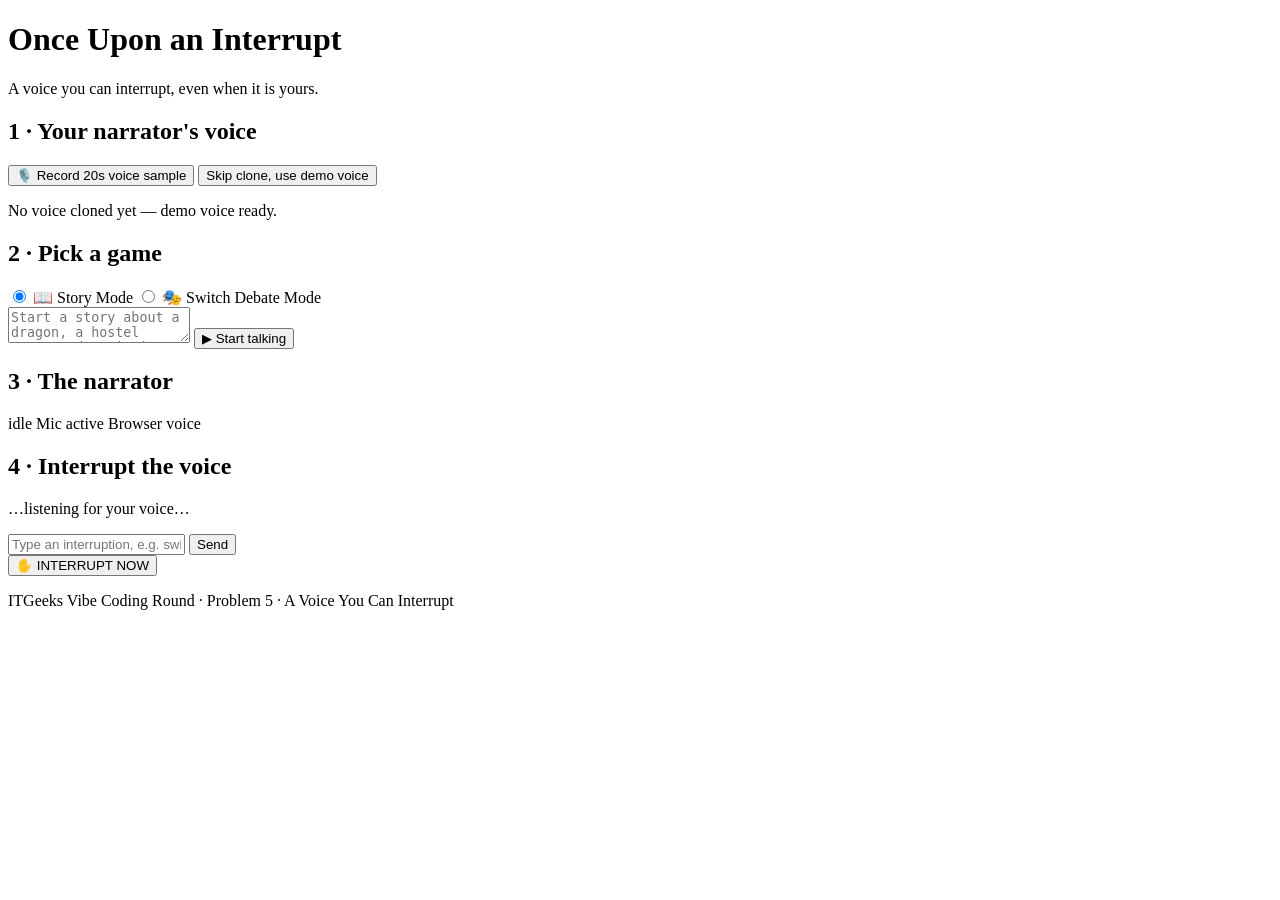
==== public/index.html @ 24418c1c "Once Upon an Interrupt — interruptible AI voice storyteller (Problem 5) FastAPI backend + vanilla-JS" ====
<!DOCTYPE html>
<html lang="en">
<head>
  <meta charset="UTF-8" />
  <meta name="viewport" content="width=device-width, initial-scale=1.0" />
  <title>Once Upon an Interrupt</title>
  <link rel="stylesheet" href="/static/styles.css" />
</head>
<body>
  <header>
    <h1>Once Upon an Interrupt</h1>
    <p class="subtitle">A voice you can interrupt, even when it is yours.</p>
  </header>

  <main>
    <!-- 1 · Setup / voice clone -->
    <section class="card" id="setup-card">
      <h2>1 · Your narrator's voice</h2>
      <div class="row">
        <button id="record-btn" class="btn">🎙️ Record 20s voice sample</button>
        <button id="skip-clone-btn" class="btn ghost">Skip clone, use demo voice</button>
      </div>
      <p id="clone-status" class="status-line">No voice cloned yet — demo voice ready.</p>
    </section>

    <!-- 2 · Mode -->
    <section class="card" id="mode-card">
      <h2>2 · Pick a game</h2>
      <div class="row modes">
        <label class="mode-option">
          <input type="radio" name="mode" value="story" checked />
          <span>📖 Story Mode</span>
        </label>
        <label class="mode-option">
          <input type="radio" name="mode" value="debate" />
          <span>🎭 Switch Debate Mode</span>
        </label>
      </div>
      <textarea id="prompt-input" rows="2"
        placeholder="Start a story about a dragon, a hostel room, and a missing assignment..."></textarea>
      <button id="start-btn" class="btn primary">▶ Start talking</button>
    </section>

    <!-- 3 · Live narrator -->
    <section class="card" id="narrator-card">
      <h2>3 · The narrator</h2>
      <div class="badges">
        <span class="badge" id="status-badge">idle</span>
        <span class="badge hidden" id="mic-badge">Mic active</span>
        <span class="badge hidden" id="voice-badge">Browser voice</span>
      </div>
      <div id="transcript" class="transcript" aria-live="polite"></div>
      <p id="interrupt-point" class="status-line hidden"></p>
    </section>

    <!-- 4 · Interrupt controls -->
    <section class="card" id="interrupt-card">
      <h2>4 · Interrupt the voice</h2>
      <p id="interim" class="interim">…listening for your voice…</p>
      <div class="row">
        <input type="text" id="text-input"
          placeholder="Type an interruption, e.g. switch, make it horror, add a dinosaur..." />
        <button id="send-btn" class="btn">Send</button>
      </div>
      <button id="interrupt-btn" class="btn danger big">✋ INTERRUPT NOW</button>
    </section>
  </main>

  <footer>
    <p>ITGeeks Vibe Coding Round · Problem 5 · A Voice You Can Interrupt</p>
  </footer>

  <script src="/static/app.js"></script>
</body>
</html>
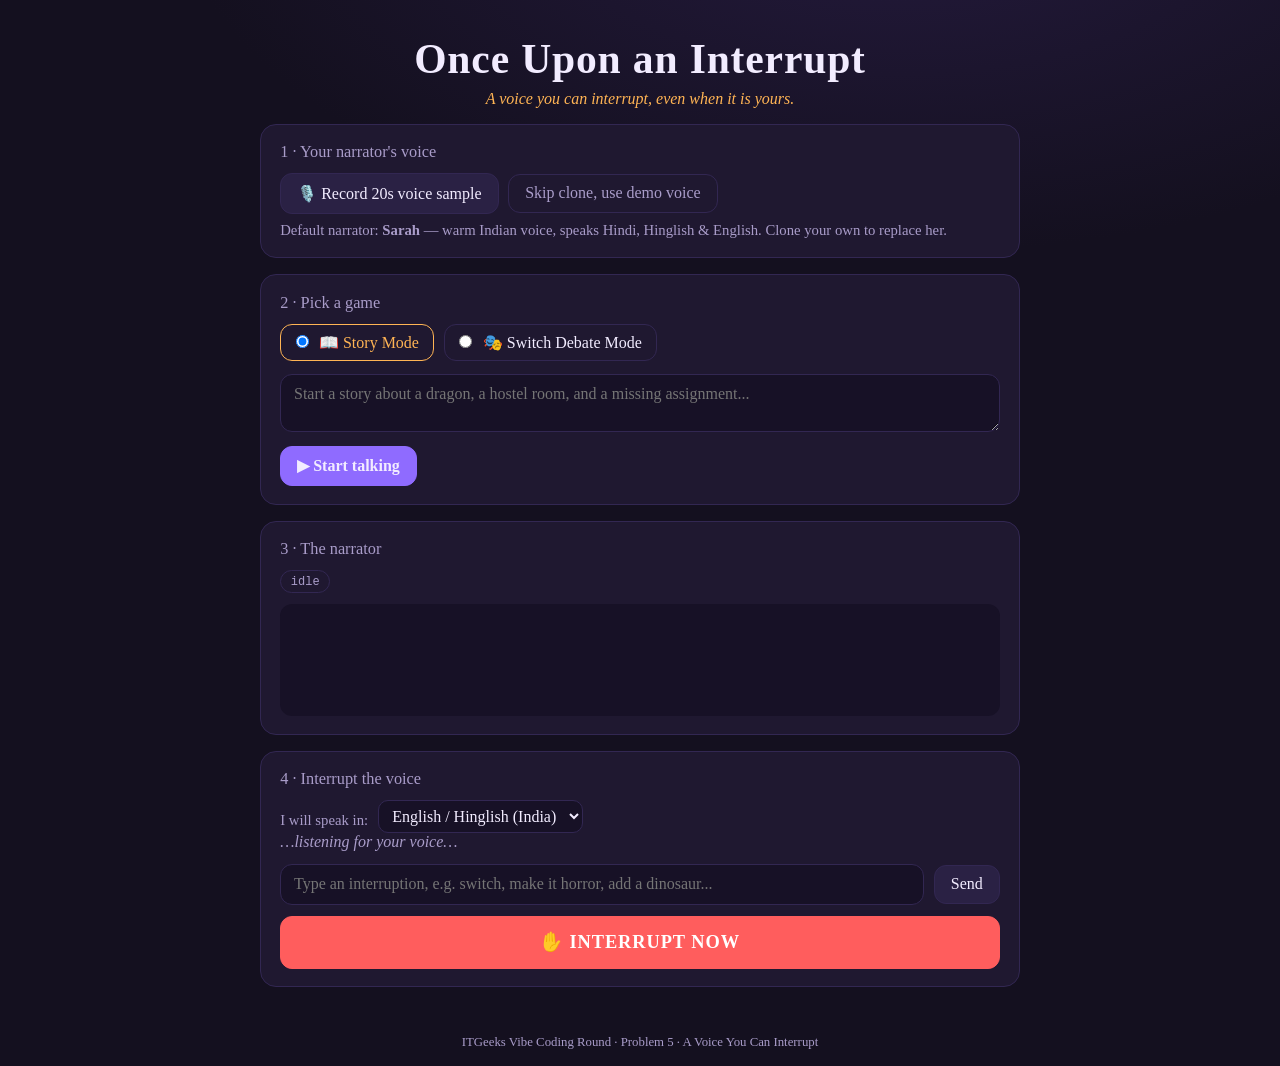
==== commit 6a18b0ad: "feat: Sarah — default Indian female narrator (Hindi/Hinglish/English) Fish default voice = marketpla" ====
--- a/public/index.html
+++ b/public/index.html
@@ -4,7 +4,7 @@
   <meta charset="UTF-8" />
   <meta name="viewport" content="width=device-width, initial-scale=1.0" />
   <title>Once Upon an Interrupt</title>
-  <link rel="stylesheet" href="/static/styles.css" />
+  <link rel="stylesheet" href="styles.css" />
 </head>
 <body>
   <header>
@@ -20,7 +20,7 @@
         <button id="record-btn" class="btn">🎙️ Record 20s voice sample</button>
         <button id="skip-clone-btn" class="btn ghost">Skip clone, use demo voice</button>
       </div>
-      <p id="clone-status" class="status-line">No voice cloned yet — demo voice ready.</p>
+      <p id="clone-status" class="status-line">Default narrator: <strong>Sarah</strong> — warm Indian voice, speaks Hindi, Hinglish &amp; English. Clone your own to replace her.</p>
     </section>
 
     <!-- 2 · Mode -->
@@ -56,6 +56,13 @@
     <!-- 4 · Interrupt controls -->
     <section class="card" id="interrupt-card">
       <h2>4 · Interrupt the voice</h2>
+      <div class="row">
+        <label class="status-line" for="lang-select">I will speak in:</label>
+        <select id="lang-select">
+          <option value="en-IN" selected>English / Hinglish (India)</option>
+          <option value="hi-IN">हिन्दी</option>
+        </select>
+      </div>
       <p id="interim" class="interim">…listening for your voice…</p>
       <div class="row">
         <input type="text" id="text-input"
@@ -70,6 +77,6 @@
     <p>ITGeeks Vibe Coding Round · Problem 5 · A Voice You Can Interrupt</p>
   </footer>
 
-  <script src="/static/app.js"></script>
+  <script src="app.js"></script>
 </body>
 </html>
--- a/public/styles.css
+++ b/public/styles.css
@@ -0,0 +1,142 @@
+:root {
+  --bg: #14101f;
+  --card: #1f1830;
+  --card-edge: #322752;
+  --ink: #f2ecff;
+  --ink-dim: #a99cc9;
+  --accent: #ffb454;
+  --accent-2: #8f6bff;
+  --danger: #ff5d5d;
+  --ok: #52d49b;
+  --radius: 16px;
+  font-size: 16px;
+}
+
+* { box-sizing: border-box; margin: 0; padding: 0; }
+
+body {
+  background: radial-gradient(1200px 600px at 70% -10%, #241a3d 0%, var(--bg) 60%);
+  color: var(--ink);
+  font-family: Georgia, "Times New Roman", serif;
+  min-height: 100vh;
+  display: flex;
+  flex-direction: column;
+}
+
+header { text-align: center; padding: 2.2rem 1rem 1rem; }
+h1 { font-size: clamp(1.6rem, 5vw, 2.6rem); letter-spacing: 0.02em; }
+.subtitle { color: var(--accent); font-style: italic; margin-top: 0.4rem; }
+
+main {
+  width: min(760px, 94vw);
+  margin: 0 auto;
+  display: grid;
+  gap: 1rem;
+  padding-bottom: 2rem;
+  flex: 1;
+}
+
+.card {
+  background: var(--card);
+  border: 1px solid var(--card-edge);
+  border-radius: var(--radius);
+  padding: 1.1rem 1.2rem;
+}
+.card h2 { font-size: 1.02rem; color: var(--ink-dim); font-weight: normal; margin-bottom: 0.7rem; }
+
+.row { display: flex; gap: 0.6rem; flex-wrap: wrap; align-items: center; }
+
+.btn {
+  font: inherit;
+  border: 1px solid var(--card-edge);
+  background: #2a2144;
+  color: var(--ink);
+  padding: 0.6rem 1rem;
+  border-radius: 12px;
+  cursor: pointer;
+  transition: transform 0.05s ease, background 0.15s ease;
+}
+.btn:hover { background: #352a55; }
+.btn:active { transform: scale(0.98); }
+.btn.primary { background: var(--accent-2); border-color: var(--accent-2); font-weight: bold; }
+.btn.ghost { background: transparent; color: var(--ink-dim); }
+.btn.danger {
+  background: var(--danger);
+  border-color: var(--danger);
+  color: #fff;
+  font-weight: bold;
+}
+.btn.big { width: 100%; padding: 0.9rem; font-size: 1.15rem; margin-top: 0.7rem; letter-spacing: 0.05em; }
+.btn:disabled { opacity: 0.45; cursor: not-allowed; }
+
+select {
+  font: inherit;
+  background: #171126;
+  color: var(--ink);
+  border: 1px solid var(--card-edge);
+  border-radius: 10px;
+  padding: 0.35rem 0.6rem;
+}
+
+textarea, input[type="text"] {
+  font: inherit;
+  width: 100%;
+  background: #171126;
+  color: var(--ink);
+  border: 1px solid var(--card-edge);
+  border-radius: 12px;
+  padding: 0.65rem 0.8rem;
+  margin: 0.6rem 0;
+  resize: vertical;
+}
+#text-input { flex: 1; margin: 0; }
+
+.status-line { color: var(--ink-dim); font-size: 0.92rem; margin-top: 0.55rem; }
+
+.badges { display: flex; gap: 0.45rem; flex-wrap: wrap; margin-bottom: 0.7rem; }
+.badge {
+  font-family: ui-monospace, monospace;
+  font-size: 0.75rem;
+  padding: 0.2rem 0.6rem;
+  border-radius: 999px;
+  border: 1px solid var(--card-edge);
+  color: var(--ink-dim);
+}
+.badge.live { border-color: var(--ok); color: var(--ok); }
+.badge.speaking { border-color: var(--accent); color: var(--accent); }
+.badge.interrupted { border-color: var(--danger); color: var(--danger); }
+.hidden { display: none; }
+
+.transcript {
+  min-height: 7rem;
+  max-height: 40vh;
+  overflow-y: auto;
+  background: #171126;
+  border-radius: 12px;
+  padding: 0.8rem 0.9rem;
+  line-height: 1.55;
+}
+.transcript .narrator { color: var(--ink); margin-bottom: 0.6rem; }
+.transcript .narrator .spoken { color: var(--accent); }
+.transcript .listener { color: var(--ok); font-style: italic; margin-bottom: 0.6rem; }
+.transcript .cutmark { color: var(--danger); font-weight: bold; }
+
+.interim { color: var(--ink-dim); font-style: italic; min-height: 1.4em; margin-bottom: 0.55rem; }
+
+.modes { margin-bottom: 0.2rem; }
+.mode-option {
+  border: 1px solid var(--card-edge);
+  border-radius: 12px;
+  padding: 0.5rem 0.9rem;
+  cursor: pointer;
+  user-select: none;
+}
+.mode-option:has(input:checked) { border-color: var(--accent); color: var(--accent); }
+.mode-option input { margin-right: 0.4rem; }
+
+footer { text-align: center; color: var(--ink-dim); font-size: 0.8rem; padding: 1rem; }
+
+@media (max-width: 560px) {
+  .row { flex-direction: column; align-items: stretch; }
+  .mode-option { text-align: center; }
+}
